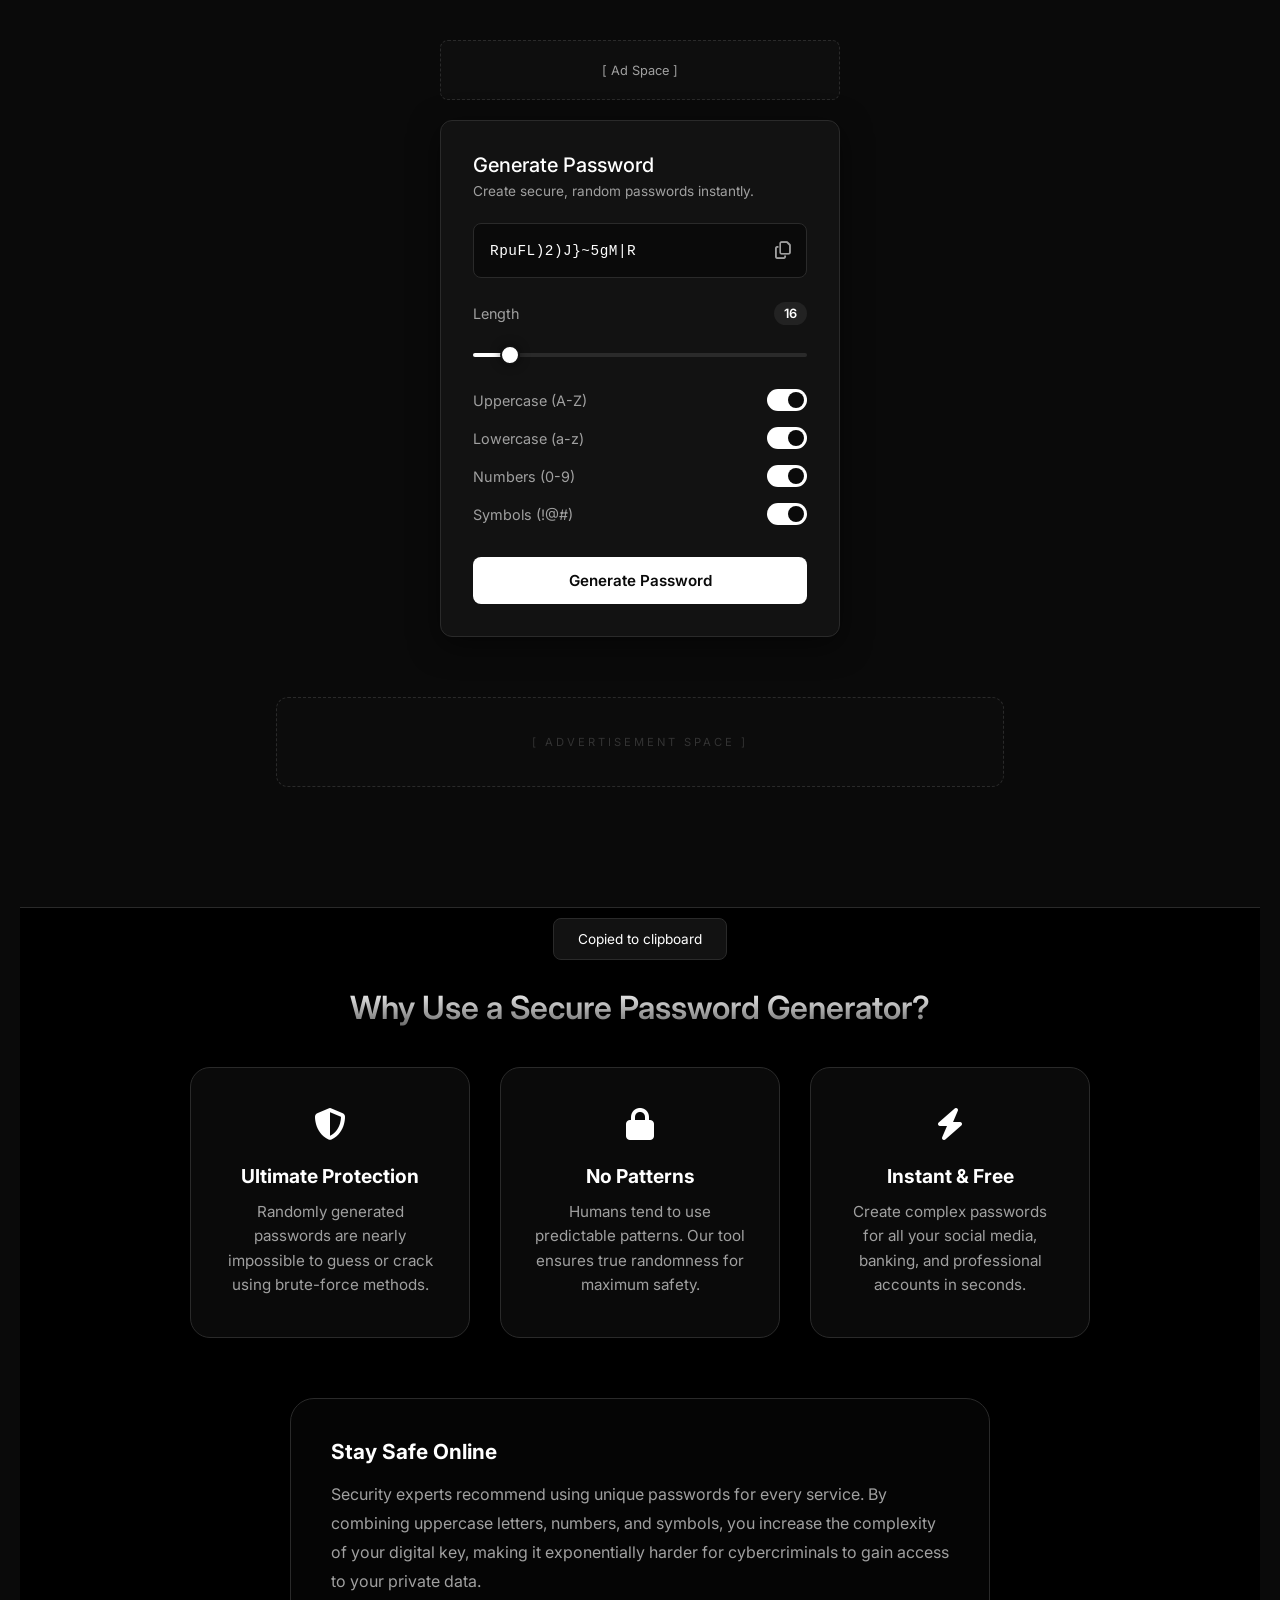
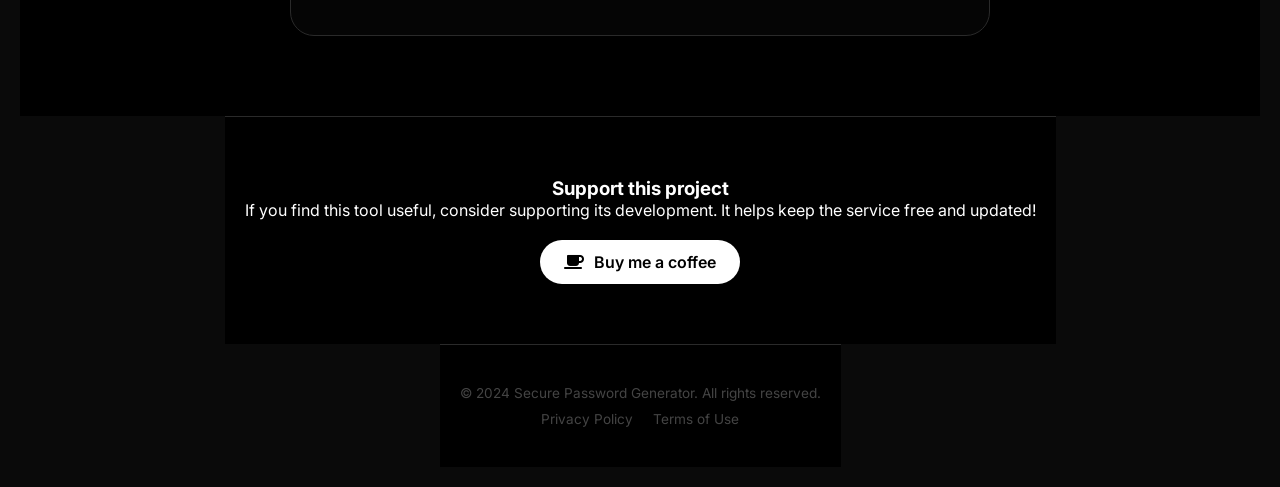
==== index.html @ 7e09cd82 "Add files via upload" ====
<!DOCTYPE html>
<html lang="en">

<head>
    <meta charset="UTF-8">
    <meta name="viewport" content="width=device-width, initial-scale=1.0">
    <title>Secure Password Generator | Create Strong Random Passwords</title>
    <meta name="description"
        content="Generate secure, random, and strong passwords instantly with our Minimal Password Generator. Protect your accounts with customizable length and characters.">
    <meta name="keywords"
        content="password generator, secure passwords, random password tool, strong password creator, online security">
    <link rel="icon" type="image/png" href="https://i.postimg.cc/0N04779B/logo.png">
    <link rel="stylesheet" href="style.css">
    <link href="https://fonts.googleapis.com/css2?family=Inter:wght@300;400;500;600&display=swap" rel="stylesheet">
    <link rel="stylesheet" href="https://cdnjs.cloudflare.com/ajax/libs/font-awesome/6.4.0/css/all.min.css">
</head>

<body>
    <div class="ad-space">
        <span>[ Ad Space ]</span>
    </div>

    <main class="container">
        <header>
            <h1>Generate Password</h1>
            <p>Create secure, random passwords instantly.</p>
        </header>

        <div class="result-box">
            <span id="result">Click generate</span>
            <button id="clipboard" title="Copy to clipboard" class="icon-btn">
                <i class="far fa-copy"></i>
            </button>
        </div>

        <div class="controls">
            <div class="length-control">
                <div class="length-header">
                    <label>Length</label>
                    <span id="length-val" class="value-badge">16</span>
                </div>
                <input type="range" id="length" min="8" max="100" value="16">
            </div>

            <div class="options">
                <label class="toggle-row">
                    <span>Uppercase (A-Z)</span>
                    <input type="checkbox" id="uppercase" checked>
                    <div class="toggle-bg"></div>
                </label>
                <label class="toggle-row">
                    <span>Lowercase (a-z)</span>
                    <input type="checkbox" id="lowercase" checked>
                    <div class="toggle-bg"></div>
                </label>
                <label class="toggle-row">
                    <span>Numbers (0-9)</span>
                    <input type="checkbox" id="numbers" checked>
                    <div class="toggle-bg"></div>
                </label>
                <label class="toggle-row">
                    <span>Symbols (!@#)</span>
                    <input type="checkbox" id="symbols" checked>
                    <div class="toggle-bg"></div>
                </label>
            </div>
        </div>

        <button id="generate" class="generate-btn">Generate Password</button>
    </main>

    <div class="ad-space main-ad">
        <span>[ Advertisement Space ]</span>
    </div>

    <section class="info-section">
        <div class="content-wrapper">
            <h2>Why Use a Secure Password Generator?</h2>
            <div class="info-grid">
                <div class="info-card">
                    <i class="fas fa-shield-alt"></i>
                    <h3>Ultimate Protection</h3>
                    <p>Randomly generated passwords are nearly impossible to guess or crack using brute-force methods.
                    </p>
                </div>
                <div class="info-card">
                    <i class="fas fa-lock"></i>
                    <h3>No Patterns</h3>
                    <p>Humans tend to use predictable patterns. Our tool ensures true randomness for maximum safety.</p>
                </div>
                <div class="info-card">
                    <i class="fas fa-bolt"></i>
                    <h3>Instant & Free</h3>
                    <p>Create complex passwords for all your social media, banking, and professional accounts in
                        seconds.</p>
                </div>
            </div>

            <div class="seo-text">
                <h3>Stay Safe Online</h3>
                <p>Security experts recommend using unique passwords for every service. By combining uppercase letters,
                    numbers, and symbols, you increase the complexity of your digital key, making it exponentially
                    harder for cybercriminals to gain access to your private data.</p>
            </div>
        </div>
    </section>

    <section class="support-section">
        <div class="content-wrapper">
            <h3>Support this project</h3>
            <p>If you find this tool useful, consider supporting its development. It helps keep the service free and
                updated!</p>
            <a href="#" class="support-btn"><i class="fas fa-coffee"></i> Buy me a coffee</a>
        </div>
    </section>

    <footer>
        <div class="content-wrapper">
            <p>&copy; 2024 Secure Password Generator. All rights reserved.</p>
            <div class="footer-links">
                <a href="privacy.html">Privacy Policy</a>
                <a href="terms.html">Terms of Use</a>
            </div>
        </div>
    </footer>

    <div id="toast" class="toast">Copied to clipboard</div>
    <script src="script.js"></script>
</body>

</html>
---- style.css ----
:root {
    --bg: #0a0a0a;
    --surface: #121212;
    --surface-hover: #1e1e1e;
    --border: #2a2a2a;
    --text-primary: #ffffff;
    --text-secondary: #a0a0a0;
    --accent: #ffffff;
    --accent-bg: #222222;
}

* {
    box-sizing: border-box;
    margin: 0;
    padding: 0;
    font-family: 'Inter', sans-serif;
}

body {
    background-color: var(--bg);
    color: var(--text-primary);
    display: flex;
    flex-direction: column;
    align-items: center;
    justify-content: center;
    min-height: 100vh;
    padding: 20px;
}

.ad-space {
    width: 100%;
    max-width: 400px;
    height: 60px;
    border: 1px dashed var(--border);
    display: flex;
    align-items: center;
    justify-content: center;
    color: var(--text-secondary);
    font-size: 0.8rem;
    margin: 20px 0;
    border-radius: 8px;
    background: rgba(255, 255, 255, 0.02);
}

.container {
    width: 100%;
    max-width: 400px;
    background: var(--surface);
    border: 1px solid var(--border);
    border-radius: 12px;
    padding: 32px;
    box-shadow: 0 8px 30px rgba(0, 0, 0, 0.5);
    z-index: 10;
}

header {
    margin-bottom: 24px;
}

h1 {
    font-size: 1.25rem;
    font-weight: 500;
    margin-bottom: 6px;
    color: var(--text-primary);
}

header p {
    color: var(--text-secondary);
    font-size: 0.85rem;
}

.result-box {
    background: var(--bg);
    border: 1px solid var(--border);
    border-radius: 8px;
    padding: 16px;
    display: flex;
    align-items: center;
    justify-content: space-between;
    margin-bottom: 24px;
}

#result {
    font-family: monospace;
    font-size: 0.9rem;
    letter-spacing: 0.5px;
    color: var(--text-primary);
    word-break: break-all;
    width: 85%;
}

.icon-btn {
    background: none;
    border: none;
    color: var(--text-secondary);
    cursor: pointer;
    font-size: 1.1rem;
    transition: color 0.2s;
}

.icon-btn:hover {
    color: var(--text-primary);
}

.length-control {
    margin-bottom: 28px;
}

.length-header {
    display: flex;
    justify-content: space-between;
    align-items: center;
    margin-bottom: 16px;
}

.length-header label {
    font-size: 0.9rem;
    color: var(--text-secondary);
}

.value-badge {
    background: var(--accent-bg);
    padding: 4px 10px;
    border-radius: 20px;
    font-size: 0.8rem;
    font-weight: 600;
    color: var(--text-primary);
}

/* Custom Minimal Slider */
input[type="range"] {
    -webkit-appearance: none;
    appearance: none;
    width: 100%;
    height: 4px;
    background: var(--border);
    border-radius: 2px;
    outline: none;
    cursor: grab;
}

input[type="range"]:active {
    cursor: grabbing;
}

input[type="range"]::-webkit-slider-thumb {
    -webkit-appearance: none;
    width: 20px;
    height: 20px;
    border-radius: 50%;
    background: var(--accent);
    cursor: grab;
    box-shadow: 0 0 10px rgba(0, 0, 0, 0.5);
    transition: transform 0.1s;
    border: 2px solid var(--surface);
}

input[type="range"]:active::-webkit-slider-thumb {
    transform: scale(1.15);
}

/* Custom Toggles instead of checkboxes */
.options {
    display: flex;
    flex-direction: column;
    gap: 16px;
    margin-bottom: 32px;
}

.toggle-row {
    display: flex;
    justify-content: space-between;
    align-items: center;
    cursor: pointer;
    font-size: 0.9rem;
    color: var(--text-secondary);
    user-select: none;
}

.toggle-row:hover {
    color: var(--text-primary);
}

.toggle-row input {
    display: none;
}

.toggle-bg {
    width: 40px;
    height: 22px;
    background: var(--border);
    border-radius: 20px;
    position: relative;
    transition: background 0.3s;
}

.toggle-bg::after {
    content: '';
    position: absolute;
    top: 3px;
    left: 3px;
    width: 16px;
    height: 16px;
    background: var(--text-secondary);
    border-radius: 50%;
    transition: transform 0.3s cubic-bezier(0.4, 0.0, 0.2, 1), background 0.3s;
}

.toggle-row input:checked+.toggle-bg {
    background: var(--text-primary);
}

.toggle-row input:checked+.toggle-bg::after {
    transform: translateX(18px);
    background: var(--bg);
}

.generate-btn {
    width: 100%;
    padding: 14px;
    background: var(--text-primary);
    color: var(--bg);
    border: none;
    border-radius: 8px;
    font-size: 0.95rem;
    font-weight: 600;
    cursor: pointer;
    transition: opacity 0.2s, transform 0.1s;
}

.generate-btn:hover {
    opacity: 0.9;
}

.generate-btn:active {
    transform: scale(0.98);
}


/* --- SEO Info Section Styling --- */
.info-section {
    width: 100%;
    padding: 80px 20px;
    background: #000000;
    margin-top: 60px;
    border-top: 1px solid var(--border);
}

.content-wrapper {
    max-width: 900px;
    margin: 0 auto;
    text-align: center;
}

.info-section h2 {
    font-size: 2rem;
    margin-bottom: 40px;
    background: linear-gradient(180deg, #ffffff 0%, #666666 100%);
    -webkit-background-clip: text;
    background-clip: text;
    -webkit-text-fill-color: transparent;
    font-weight: 600;
}

.info-grid {
    display: grid;
    grid-template-columns: repeat(auto-fit, minmax(250px, 1fr));
    gap: 30px;
    margin-bottom: 60px;
}

.info-card {
    background: #0a0a0a;
    padding: 40px 30px;
    border-radius: 20px;
    border: 1px solid var(--border);
    transition: all 0.4s cubic-bezier(0.175, 0.885, 0.32, 1.275);
}

.info-card:hover {
    background: #111111;
    transform: translateY(-12px);
    border-color: rgba(255, 255, 255, 0.2);
    box-shadow: 0 20px 40px rgba(0, 0, 0, 0.6);
}

.info-card i {
    font-size: 2rem;
    color: #ffffff;
    margin-bottom: 24px;
    display: block;
}

.info-card h3 {
    font-size: 1.2rem;
    margin-bottom: 12px;
    color: #ffffff;
}

.info-card p {
    color: var(--text-secondary);
    line-height: 1.6;
    font-size: 0.95rem;
}

.seo-text {
    max-width: 700px;
    margin: 0 auto;
    padding: 40px;
    background: rgba(255, 255, 255, 0.02);
    border-radius: 24px;
    border: 1px solid var(--border);
    text-align: left;
}

.seo-text h3 {
    margin-bottom: 16px;
    color: #fff;
    font-size: 1.3rem;
}

.seo-text p {
    color: var(--text-secondary);
    line-height: 1.8;
}

/* --- Ad Space Premium Styling --- */
.ad-space.main-ad {
    margin: 60px auto;
    max-width: 728px;
    height: 90px;
    display: flex;
    align-items: center;
    justify-content: center;
    background: rgba(255, 255, 255, 0.01);
    border: 1px dashed var(--border);
    border-radius: 12px;
    color: #333;
    font-size: 0.7rem;
    letter-spacing: 3px;
    text-transform: uppercase;
}

.support-section {
    padding: 60px 20px;
    background: #000;
    border-top: 1px solid var(--border);
}

.support-btn {
    display: inline-flex;
    align-items: center;
    gap: 10px;
    background: #fff;
    color: #000;
    padding: 12px 24px;
    border-radius: 50px;
    text-decoration: none;
    font-weight: 600;
    margin-top: 20px;
    transition: transform 0.2s;
}

.support-btn:hover {
    transform: scale(1.05);
}

footer {
    padding: 40px 20px;
    background: #000;
    border-top: 1px solid var(--border);
    color: #444;
    font-size: 0.85rem;
}

.footer-links {
    margin-top: 10px;
    display: flex;
    justify-content: center;
    gap: 20px;
}

.footer-links a {
    color: #444;
    text-decoration: none;
    transition: color 0.2s;
}

.footer-links a:hover {
    color: #888;
}

.toast {
    position: fixed;
    bottom: -60px;
    left: 50%;
    transform: translateX(-50%);
    background: var(--surface);
    border: 1px solid var(--border);
    color: var(--text-primary);
    padding: 12px 24px;
    border-radius: 8px;
    font-size: 0.85rem;
    transition: bottom 0.3s cubic-bezier(0.175, 0.885, 0.32, 1.275);
    pointer-events: none;
    box-shadow: 0 4px 12px rgba(0, 0, 0, 0.5);
    z-index: 1000;
}

.toast.show {
    bottom: 30px;
}
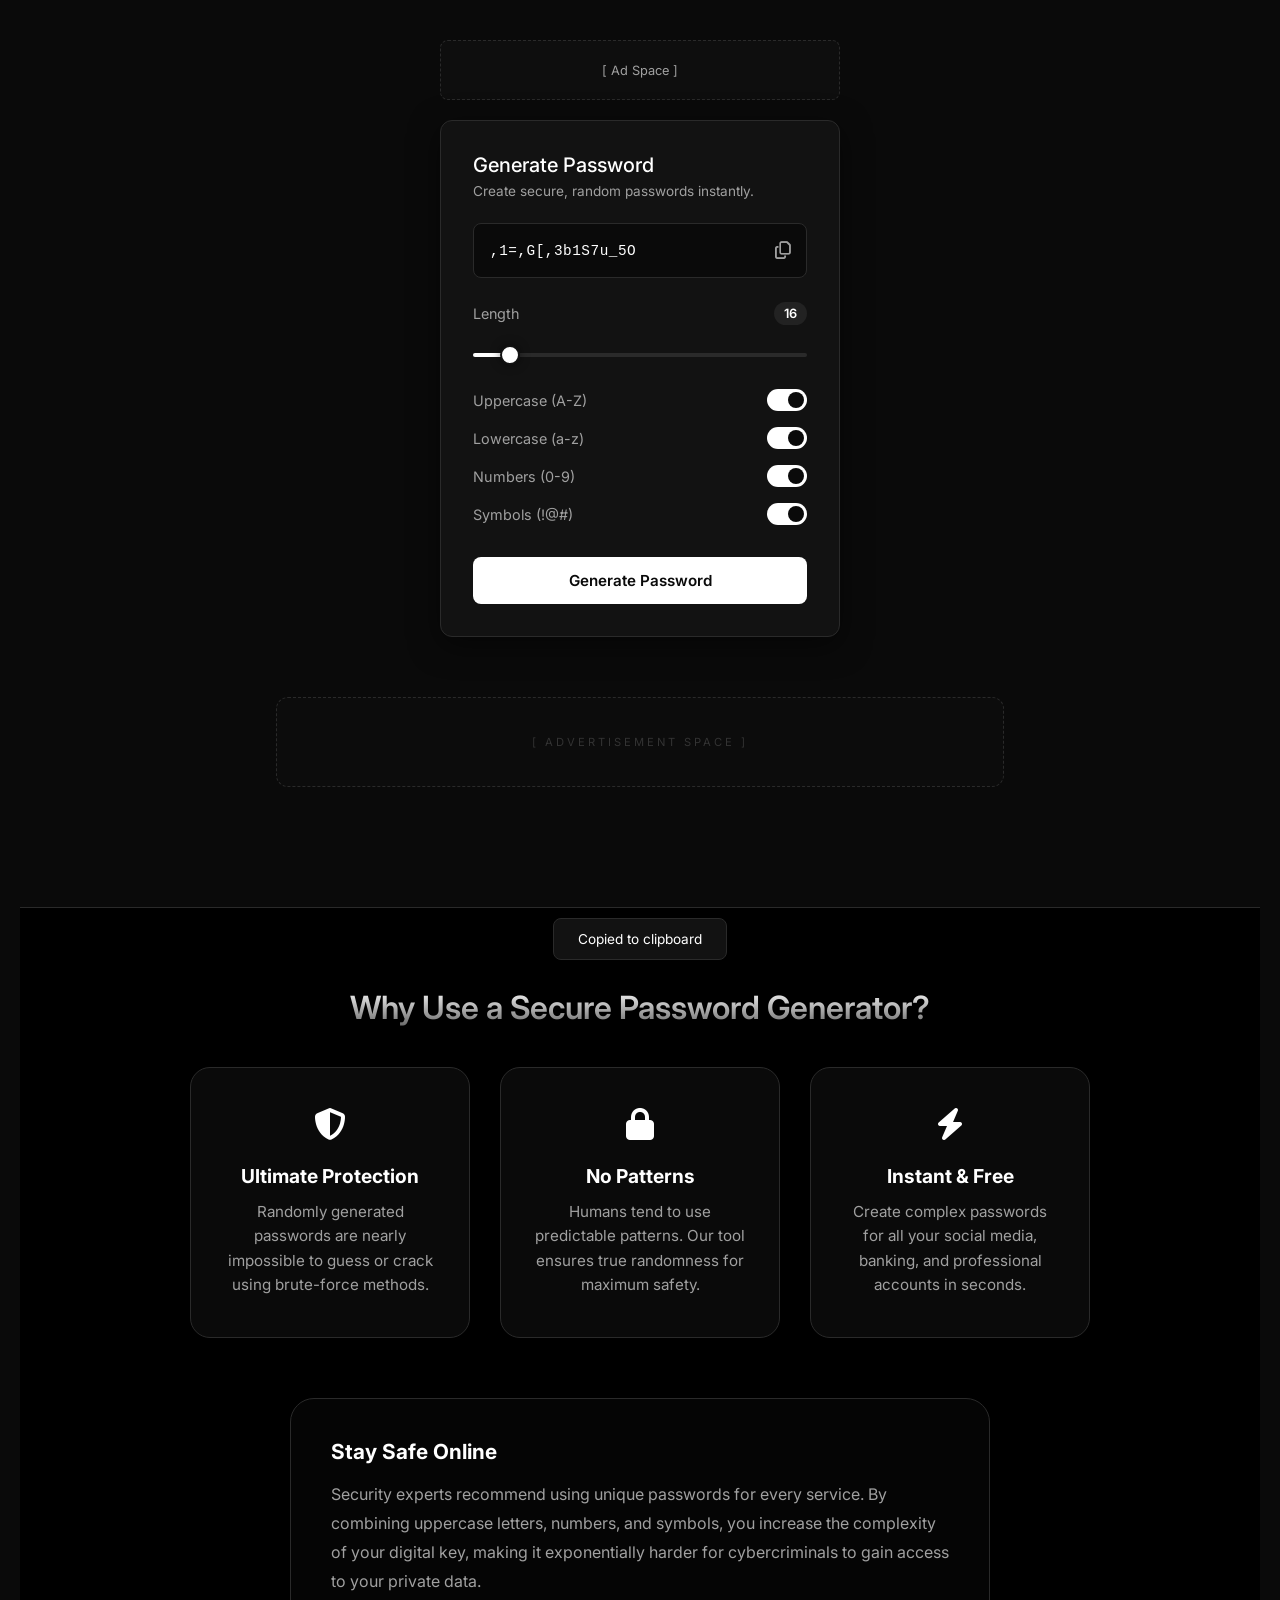
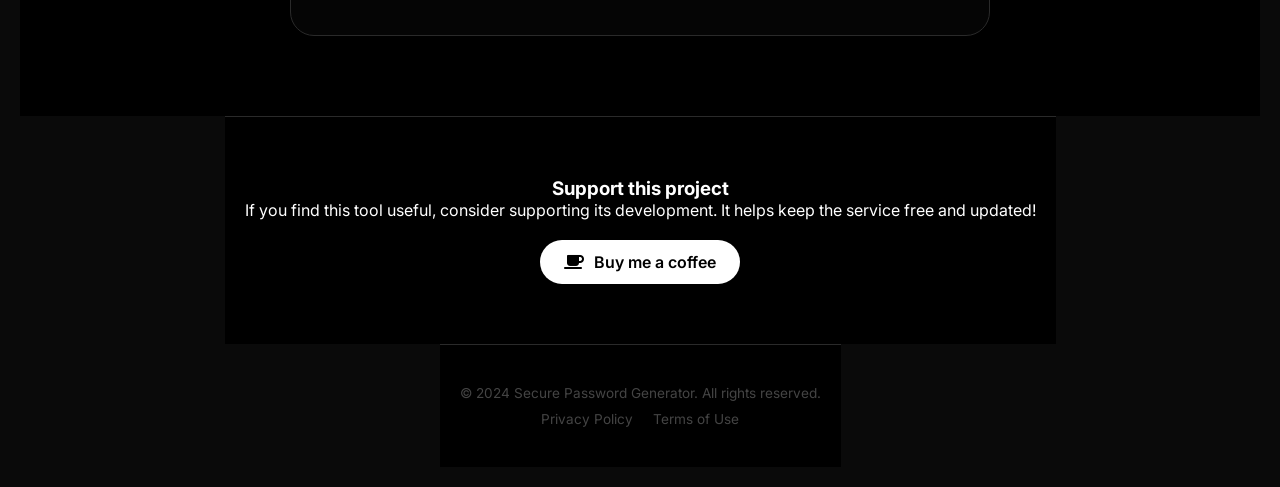
==== commit f6ba713e: "Add files via upload" ====
--- a/index.html
+++ b/index.html
@@ -13,6 +13,8 @@
     <link rel="stylesheet" href="style.css">
     <link href="https://fonts.googleapis.com/css2?family=Inter:wght@300;400;500;600&display=swap" rel="stylesheet">
     <link rel="stylesheet" href="https://cdnjs.cloudflare.com/ajax/libs/font-awesome/6.4.0/css/all.min.css">
+    <script async src="https://pagead2.googlesyndication.com/pagead/js/adsbygoogle.js?client=ca-pub-1122004080525217"
+        crossorigin="anonymous"></script>
 </head>
 
 <body>
@@ -110,7 +112,8 @@
             <h3>Support this project</h3>
             <p>If you find this tool useful, consider supporting its development. It helps keep the service free and
                 updated!</p>
-            <a href="#" class="support-btn"><i class="fas fa-coffee"></i> Buy me a coffee</a>
+            <a href="https://www.buymeacoffee.com/andriusjj-creat" target="_blank" class="support-btn"><i
+                    class="fas fa-coffee"></i> Buy me a coffee</a>
         </div>
     </section>
 
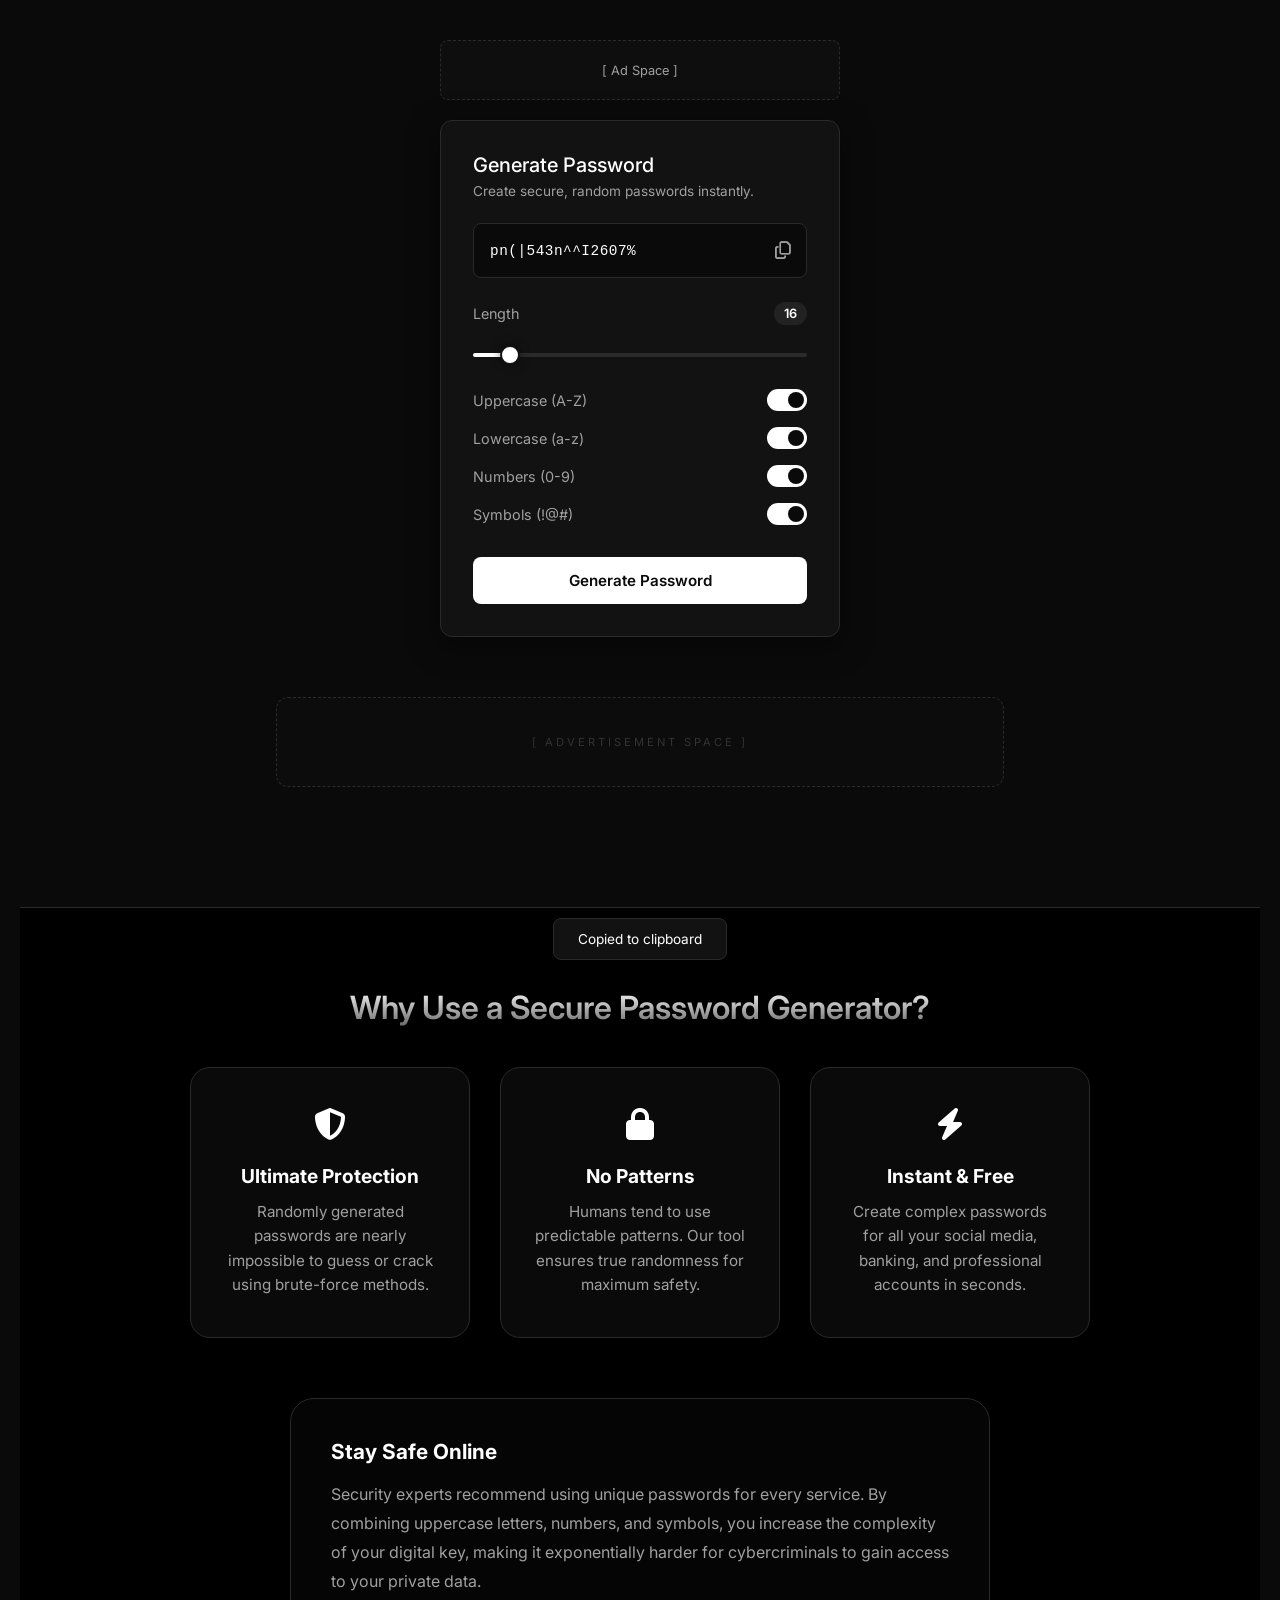
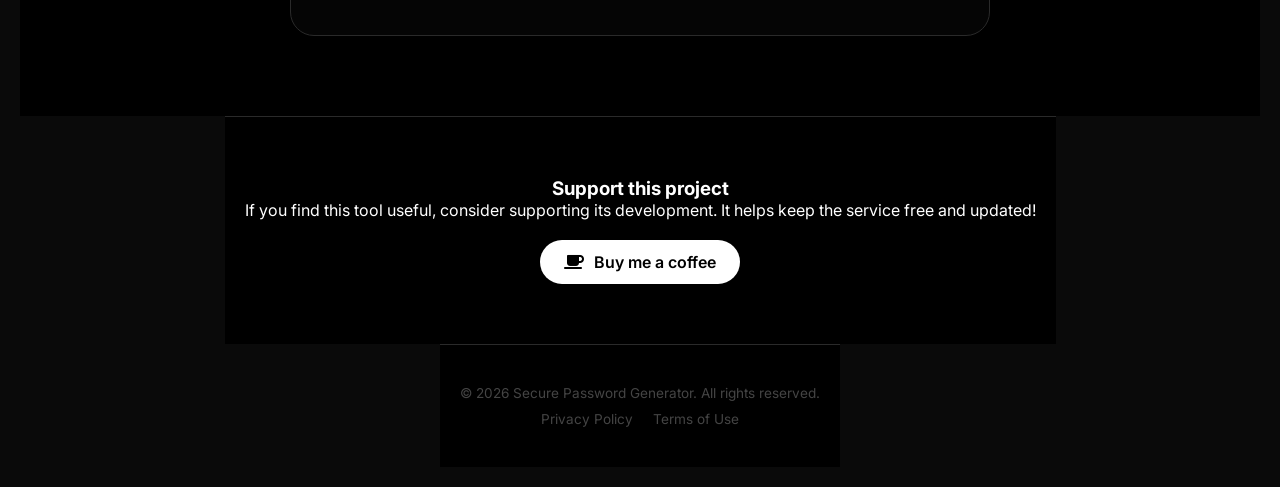
==== commit 949e68cc: "Add files via upload" ====
--- a/index.html
+++ b/index.html
@@ -119,7 +119,7 @@
 
     <footer>
         <div class="content-wrapper">
-            <p>&copy; 2024 Secure Password Generator. All rights reserved.</p>
+            <p>&copy; 2026 Secure Password Generator. All rights reserved.</p>
             <div class="footer-links">
                 <a href="privacy.html">Privacy Policy</a>
                 <a href="terms.html">Terms of Use</a>
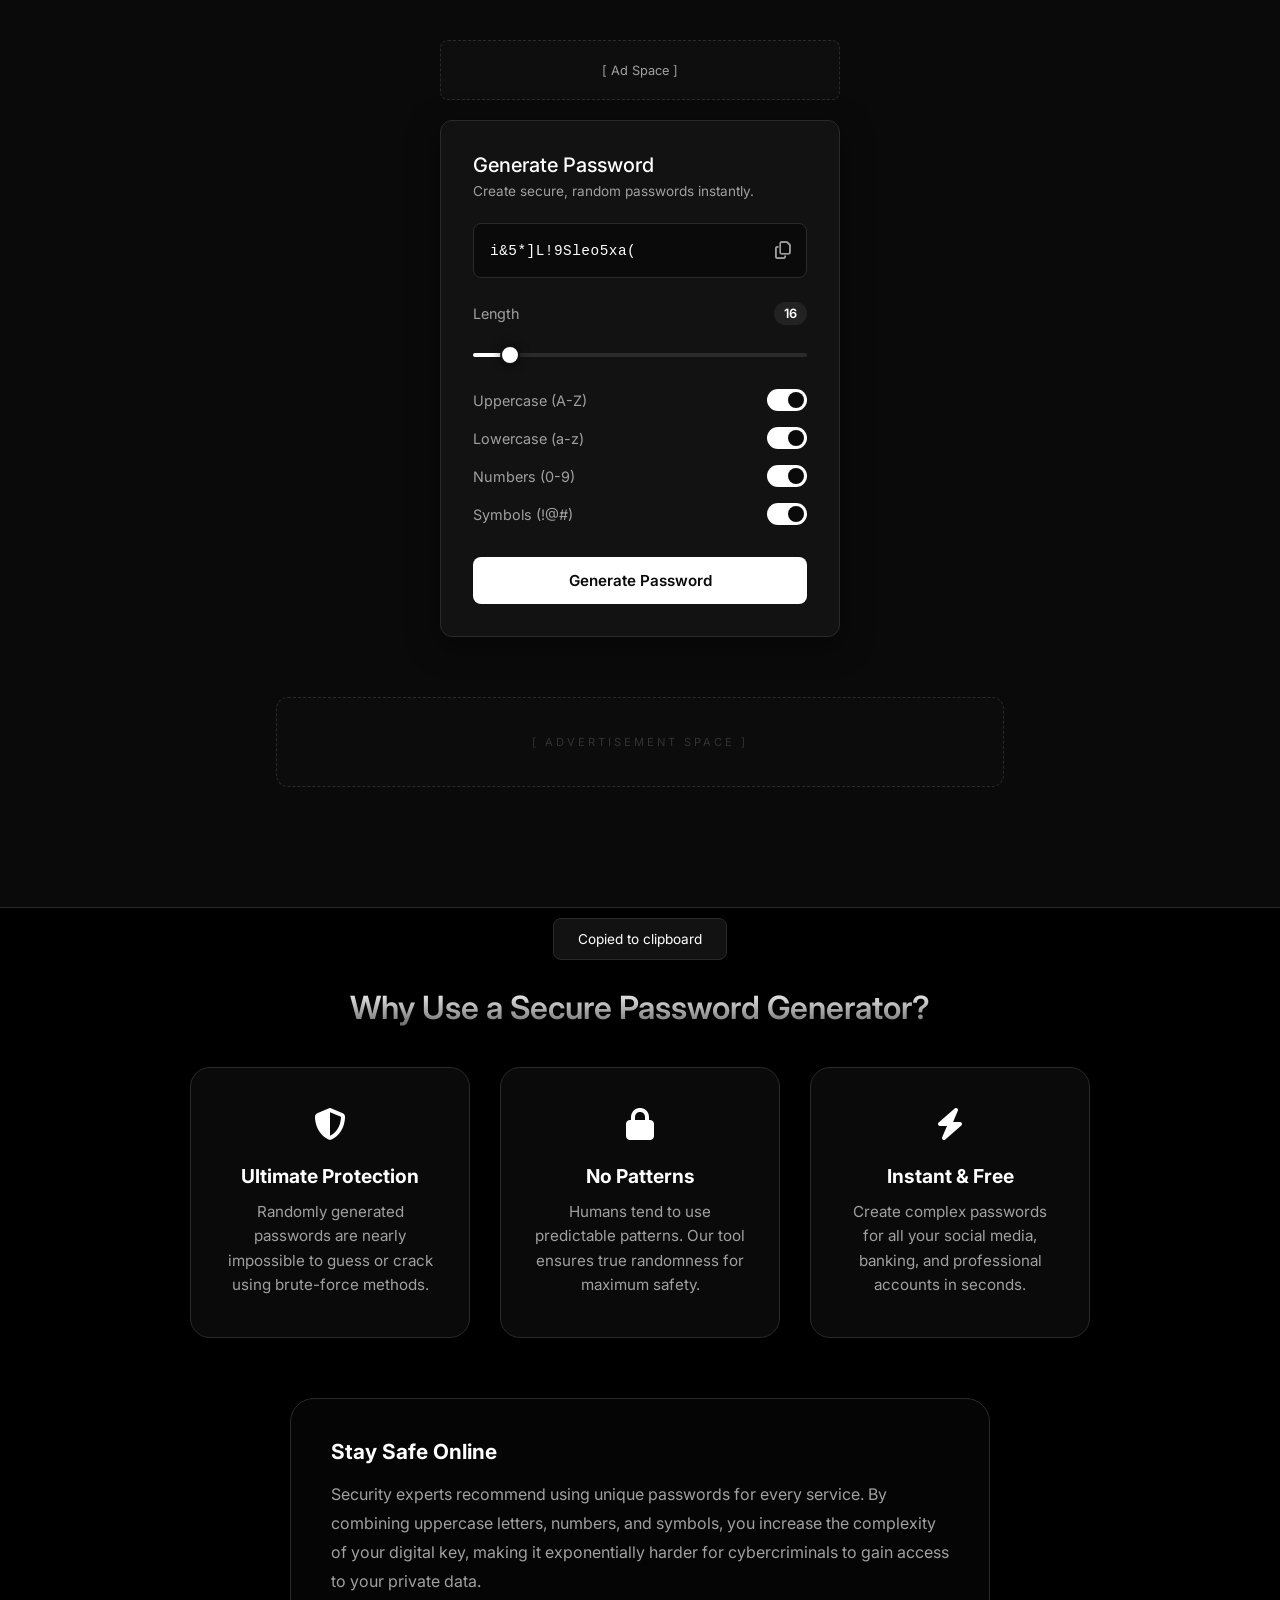
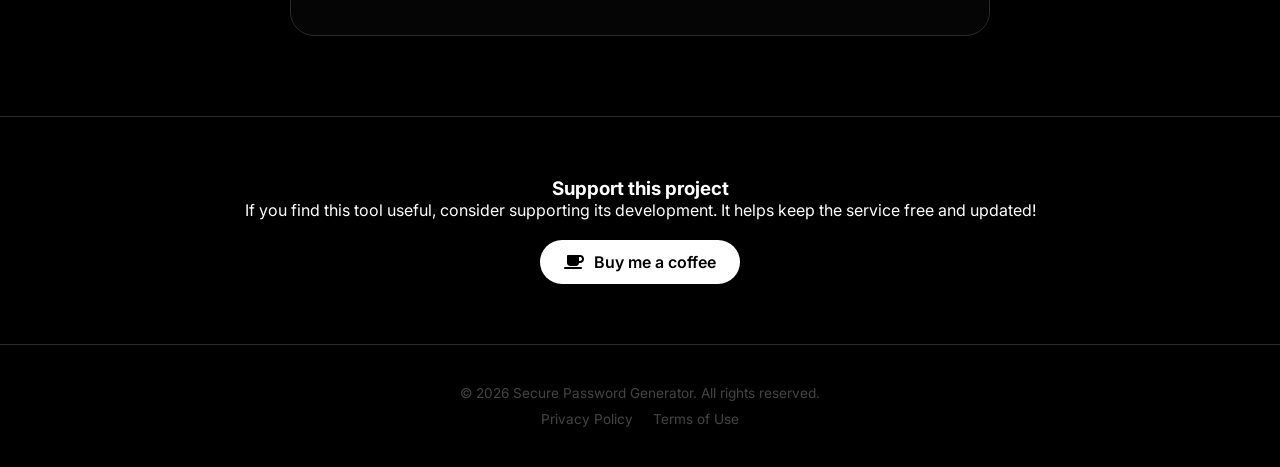
==== commit 1c0a1576: "Add files via upload" ====
--- a/index.html
+++ b/index.html
@@ -9,7 +9,7 @@
         content="Generate secure, random, and strong passwords instantly with our Minimal Password Generator. Protect your accounts with customizable length and characters.">
     <meta name="keywords"
         content="password generator, secure passwords, random password tool, strong password creator, online security">
-    <link rel="icon" type="image/png" href="https://i.postimg.cc/0N04779B/logo.png">
+    <link rel="icon" type="image/png" href="image_1_1772318664140-removebg-preview.png?v=2">
     <link rel="stylesheet" href="style.css">
     <link href="https://fonts.googleapis.com/css2?family=Inter:wght@300;400;500;600&display=swap" rel="stylesheet">
     <link rel="stylesheet" href="https://cdnjs.cloudflare.com/ajax/libs/font-awesome/6.4.0/css/all.min.css">
--- a/style.css
+++ b/style.css
@@ -22,13 +22,13 @@
     display: flex;
     flex-direction: column;
     align-items: center;
-    justify-content: center;
     min-height: 100vh;
-    padding: 20px;
+    padding: 0;
+    overflow-x: hidden;
 }
 
 .ad-space {
-    width: 100%;
+    width: 90%;
     max-width: 400px;
     height: 60px;
     border: 1px dashed var(--border);
@@ -37,13 +37,13 @@
     justify-content: center;
     color: var(--text-secondary);
     font-size: 0.8rem;
-    margin: 20px 0;
+    margin: 40px 0 20px 0;
     border-radius: 8px;
     background: rgba(255, 255, 255, 0.02);
 }
 
 .container {
-    width: 100%;
+    width: 90%;
     max-width: 400px;
     background: var(--surface);
     border: 1px solid var(--border);
@@ -326,6 +326,7 @@
 
 /* --- Ad Space Premium Styling --- */
 .ad-space.main-ad {
+    width: 90%;
     margin: 60px auto;
     max-width: 728px;
     height: 90px;
@@ -342,6 +343,7 @@
 }
 
 .support-section {
+    width: 100%;
     padding: 60px 20px;
     background: #000;
     border-top: 1px solid var(--border);
@@ -366,6 +368,7 @@
 }
 
 footer {
+    width: 100%;
     padding: 40px 20px;
     background: #000;
     border-top: 1px solid var(--border);
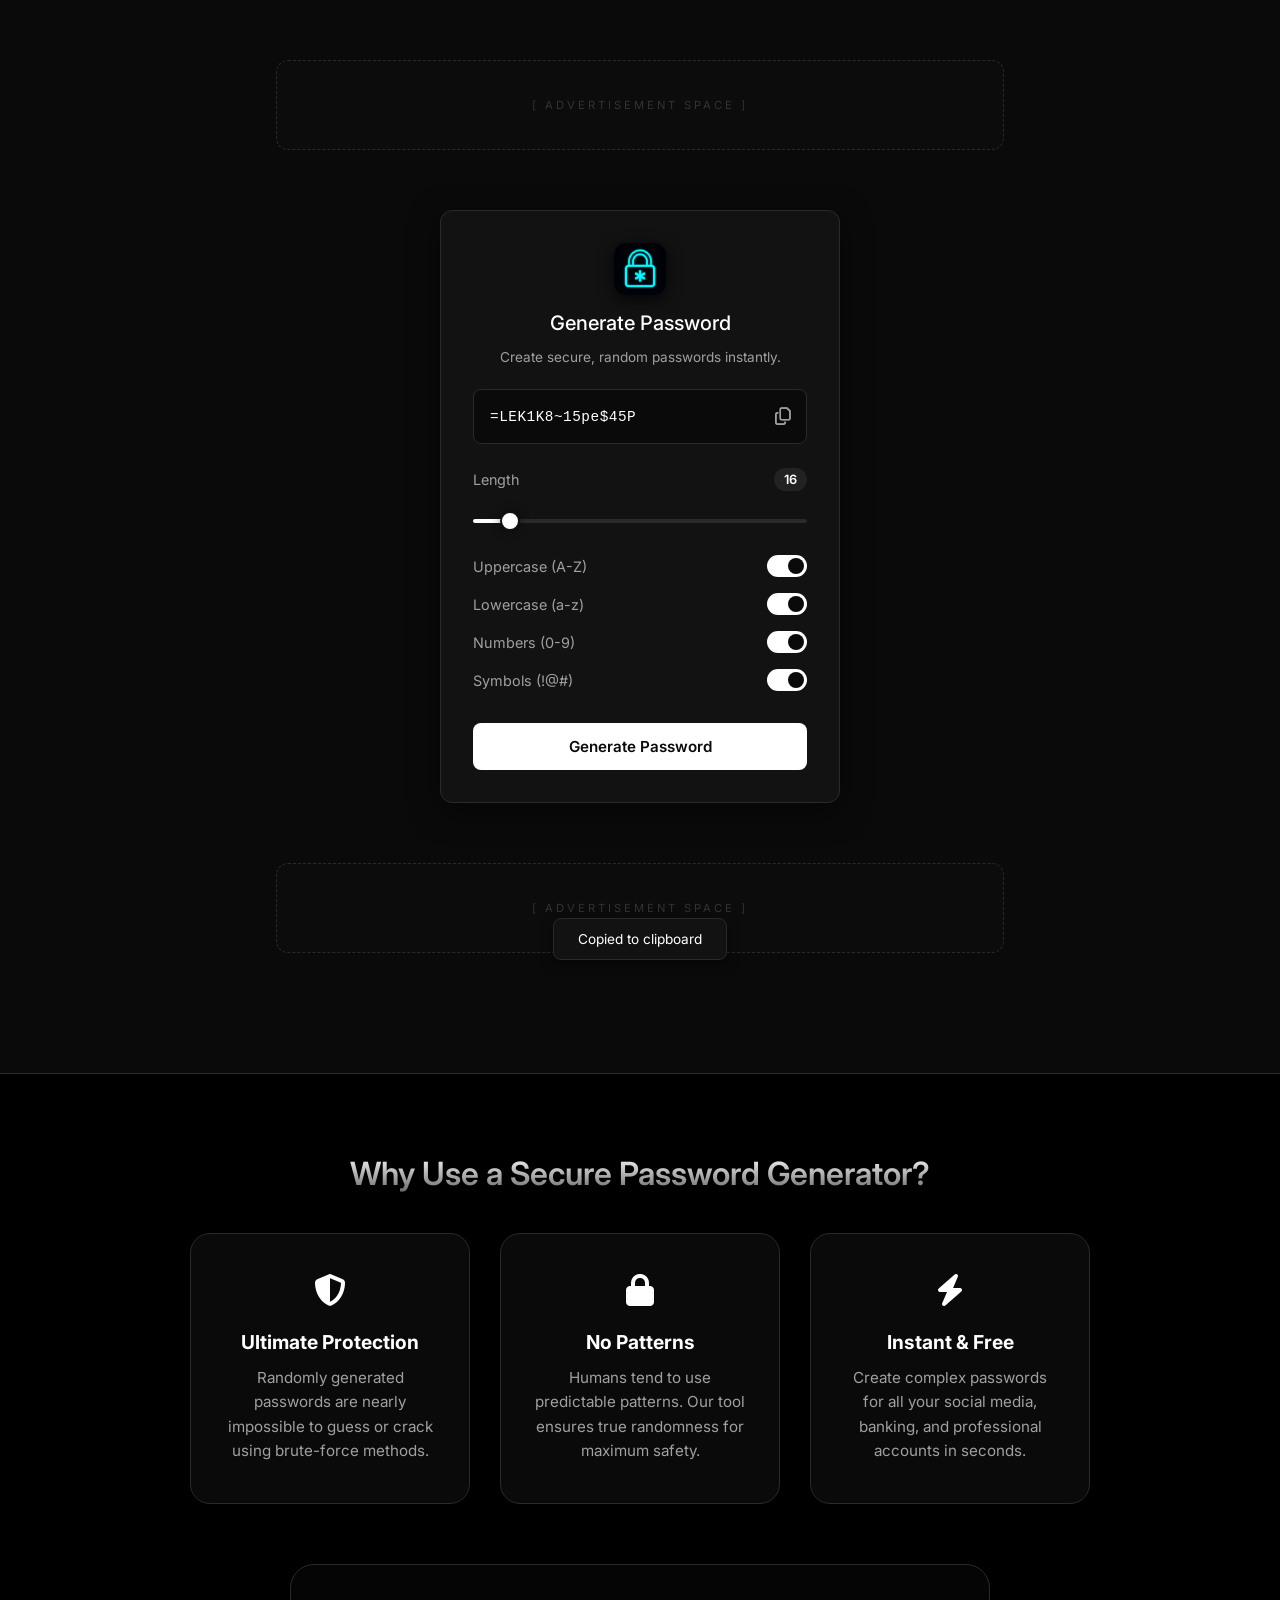
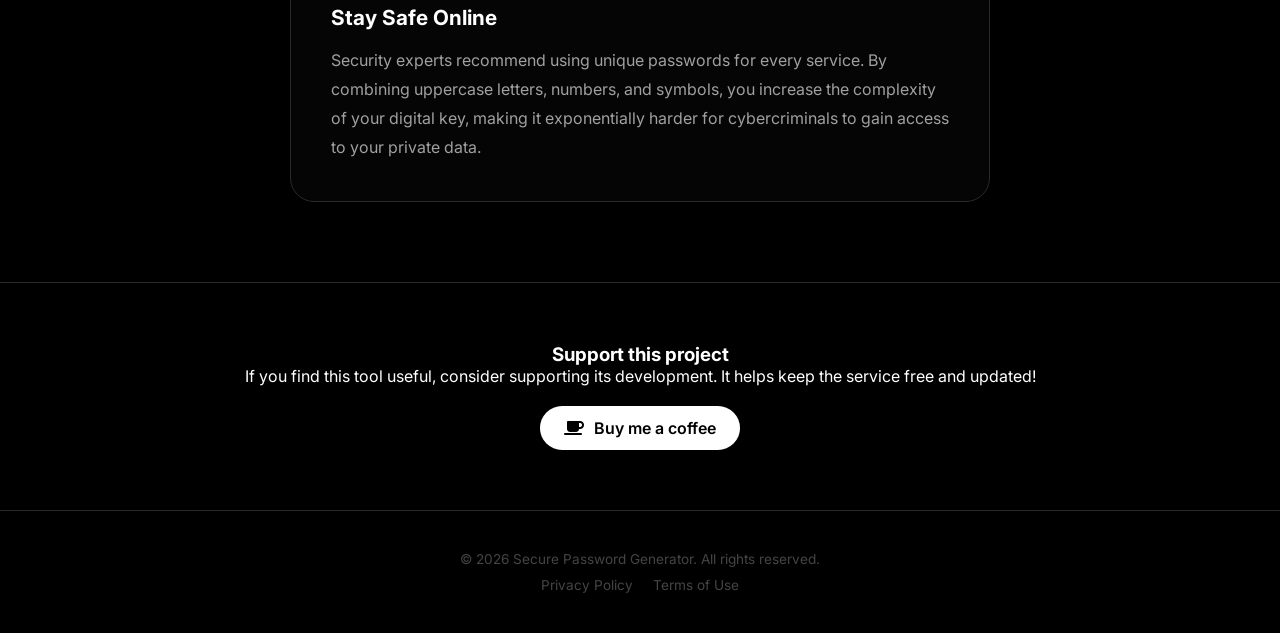
==== commit df71d16b: "Add files via upload" ====
--- a/index.html
+++ b/index.html
@@ -9,7 +9,7 @@
         content="Generate secure, random, and strong passwords instantly with our Minimal Password Generator. Protect your accounts with customizable length and characters.">
     <meta name="keywords"
         content="password generator, secure passwords, random password tool, strong password creator, online security">
-    <link rel="icon" type="image/png" href="image_1_1772318664140-removebg-preview.png?v=2">
+    <link rel="icon" type="image/png" href="favicon.png?v=4">
     <link rel="stylesheet" href="style.css">
     <link href="https://fonts.googleapis.com/css2?family=Inter:wght@300;400;500;600&display=swap" rel="stylesheet">
     <link rel="stylesheet" href="https://cdnjs.cloudflare.com/ajax/libs/font-awesome/6.4.0/css/all.min.css">
@@ -18,14 +18,16 @@
 </head>
 
 <body>
-    <div class="ad-space">
-        <span>[ Ad Space ]</span>
+    <div class="ad-space main-ad">
+        <span>[ Advertisement Space ]</span>
     </div>
 
     <main class="container">
-        <header>
-            <h1>Generate Password</h1>
-            <p>Create secure, random passwords instantly.</p>
+        <header style="display: flex; flex-direction: column; align-items: center; justify-content: center; gap: 8px;">
+            <img src="favicon.png" alt="Lock Icon"
+                style="width: 52px; height: 52px; border-radius: 12px; margin-bottom: 8px; box-shadow: 0 4px 16px rgba(0,0,0,0.8);">
+            <h1 style="text-align: center;">Generate Password</h1>
+            <p style="text-align: center;">Create secure, random passwords instantly.</p>
         </header>
 
         <div class="result-box">
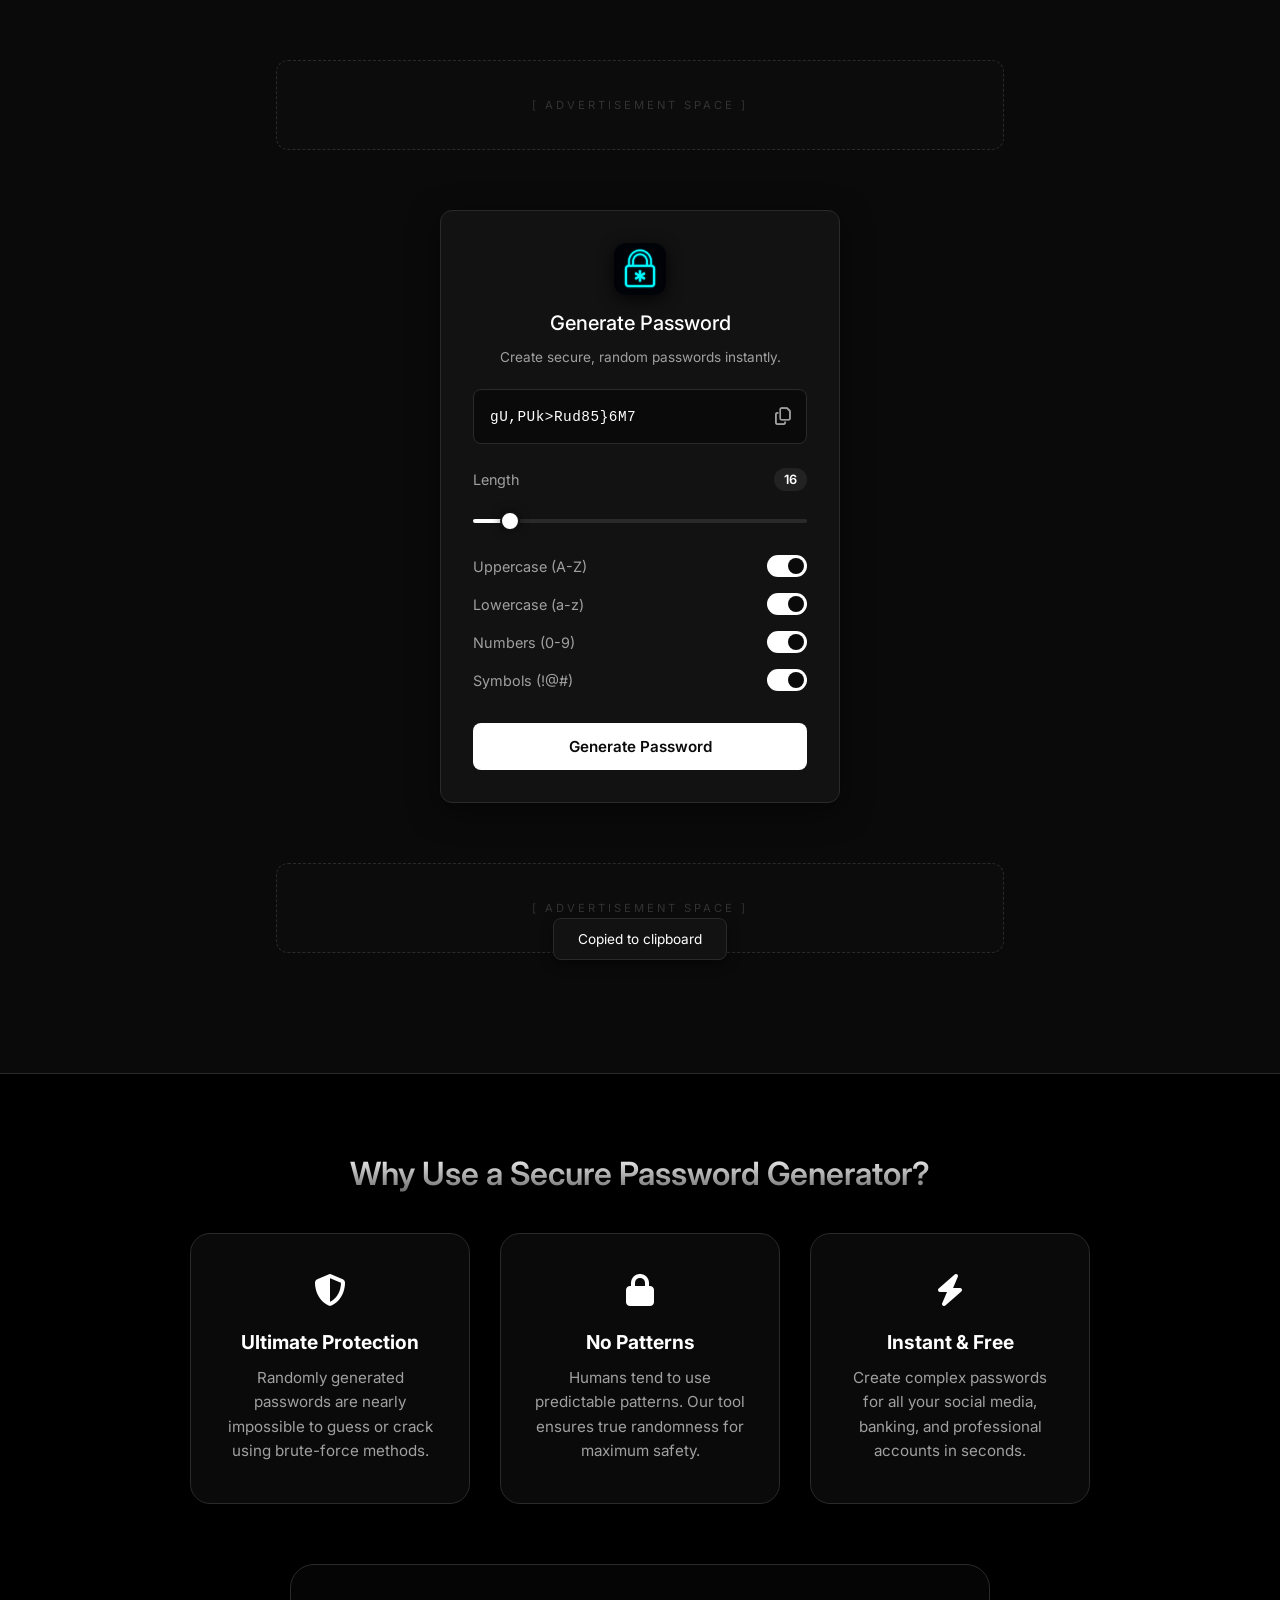
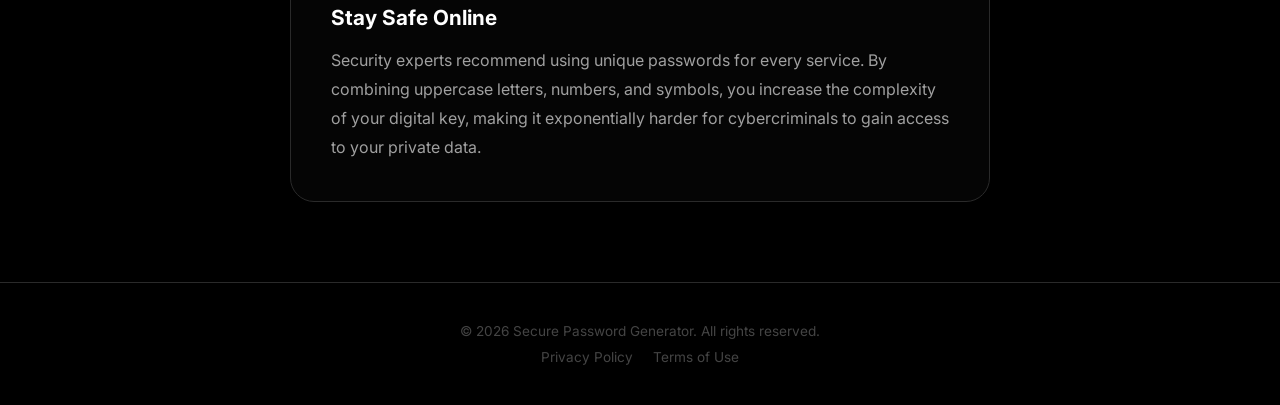
==== commit d6ddef6a: "Add files via upload" ====
--- a/index.html
+++ b/index.html
@@ -109,16 +109,6 @@
         </div>
     </section>
 
-    <section class="support-section">
-        <div class="content-wrapper">
-            <h3>Support this project</h3>
-            <p>If you find this tool useful, consider supporting its development. It helps keep the service free and
-                updated!</p>
-            <a href="https://www.buymeacoffee.com/andriusjj-creat" target="_blank" class="support-btn"><i
-                    class="fas fa-coffee"></i> Buy me a coffee</a>
-        </div>
-    </section>
-
     <footer>
         <div class="content-wrapper">
             <p>&copy; 2026 Secure Password Generator. All rights reserved.</p>
--- a/style.css
+++ b/style.css
@@ -342,31 +342,6 @@
     text-transform: uppercase;
 }
 
-.support-section {
-    width: 100%;
-    padding: 60px 20px;
-    background: #000;
-    border-top: 1px solid var(--border);
-}
-
-.support-btn {
-    display: inline-flex;
-    align-items: center;
-    gap: 10px;
-    background: #fff;
-    color: #000;
-    padding: 12px 24px;
-    border-radius: 50px;
-    text-decoration: none;
-    font-weight: 600;
-    margin-top: 20px;
-    transition: transform 0.2s;
-}
-
-.support-btn:hover {
-    transform: scale(1.05);
-}
-
 footer {
     width: 100%;
     padding: 40px 20px;
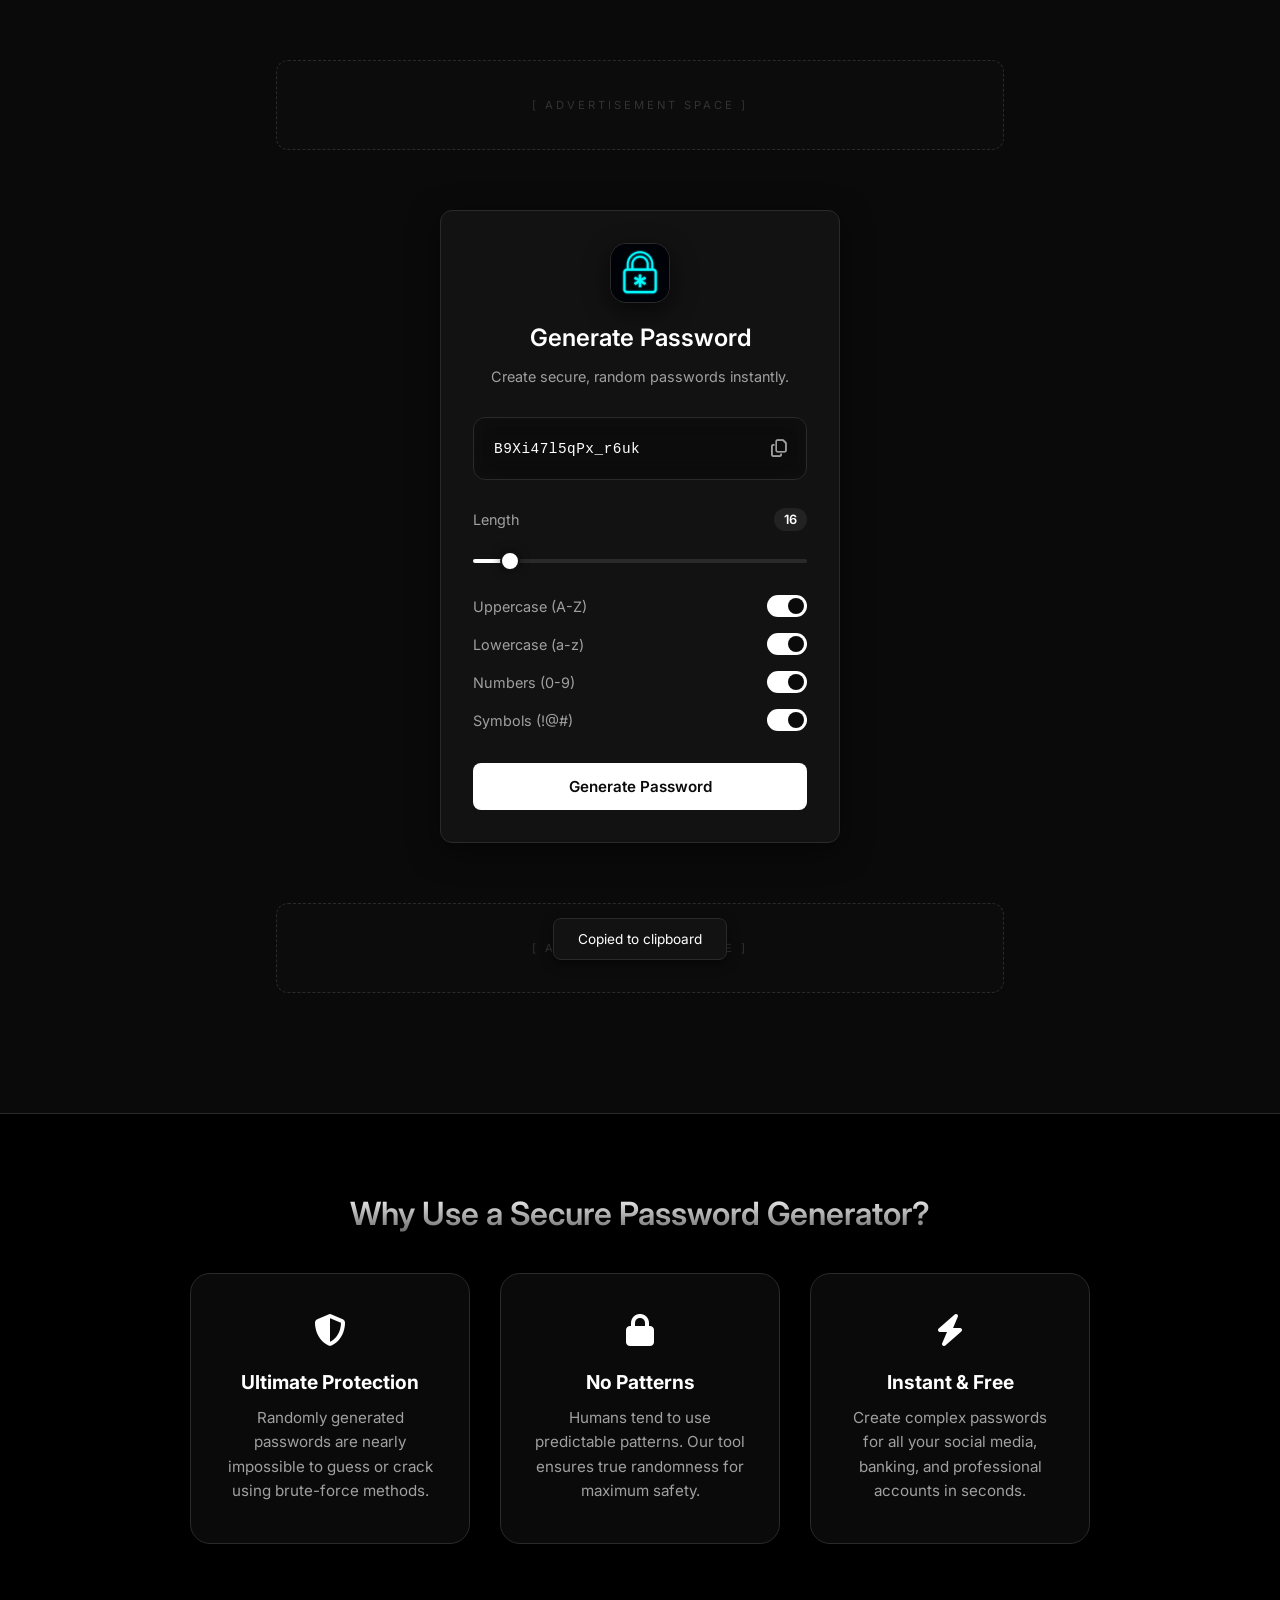
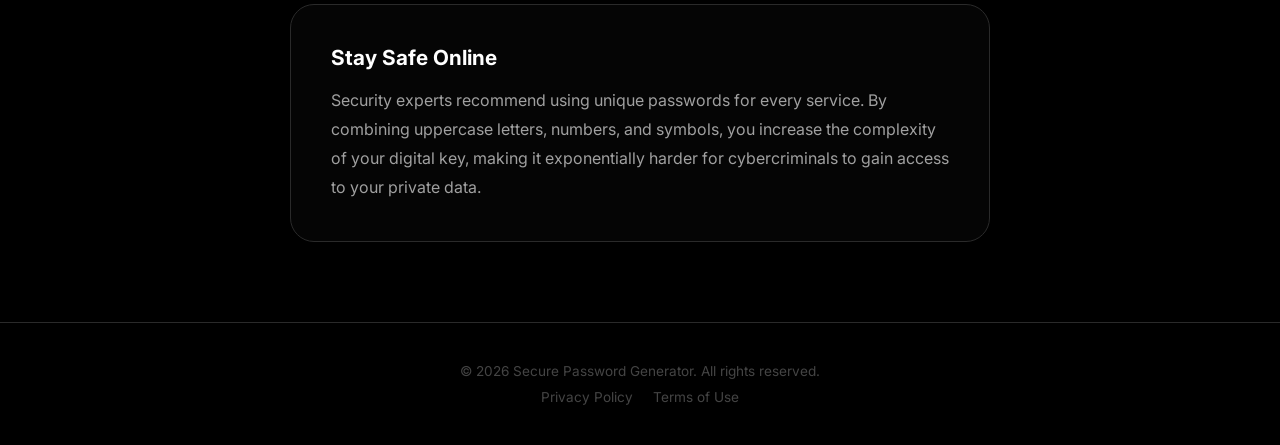
==== commit 992a76b3: "Add files via upload" ====
--- a/index.html
+++ b/index.html
@@ -23,12 +23,12 @@
     </div>
 
     <main class="container">
-        <header style="display: flex; flex-direction: column; align-items: center; justify-content: center; gap: 8px;">
-            <img src="favicon.png" alt="Lock Icon"
-                style="width: 52px; height: 52px; border-radius: 12px; margin-bottom: 8px; box-shadow: 0 4px 16px rgba(0,0,0,0.8);">
-            <h1 style="text-align: center;">Generate Password</h1>
-            <p style="text-align: center;">Create secure, random passwords instantly.</p>
+        <header class="main-header">
+            <img src="favicon.png" alt="Lock Icon" class="logo-img">
+            <h1>Generate Password</h1>
+            <p>Create secure, random passwords instantly.</p>
         </header>
+
 
         <div class="result-box">
             <span id="result">Click generate</span>
--- a/style.css
+++ b/style.css
@@ -53,32 +53,52 @@
     z-index: 10;
 }
 
-header {
-    margin-bottom: 24px;
+.main-header {
+    display: flex;
+    flex-direction: column;
+    align-items: center;
+    justify-content: center;
+    gap: 8px;
+    margin-bottom: 32px;
+}
+
+.logo-img {
+    width: 60px;
+    height: 60px;
+    border-radius: 16px;
+    margin-bottom: 12px;
+    box-shadow: 0 8px 24px rgba(0, 0, 0, 0.6);
+    border: 1px solid rgba(255, 255, 255, 0.1);
 }
 
 h1 {
-    font-size: 1.25rem;
-    font-weight: 500;
-    margin-bottom: 6px;
-    color: var(--text-primary);
-}
-
-header p {
-    color: var(--text-secondary);
-    font-size: 0.85rem;
-}
+    font-size: 1.5rem;
+    font-weight: 600;
+    margin-bottom: 8px;
+    color: var(--text-primary);
+    text-align: center;
+}
+
+.main-header p {
+    color: var(--text-secondary);
+    font-size: 0.9rem;
+    text-align: center;
+}
+
 
 .result-box {
-    background: var(--bg);
+    background: rgba(0, 0, 0, 0.3);
     border: 1px solid var(--border);
-    border-radius: 8px;
-    padding: 16px;
+    border-radius: 12px;
+    padding: 20px;
     display: flex;
     align-items: center;
     justify-content: space-between;
-    margin-bottom: 24px;
-}
+    margin-bottom: 28px;
+    backdrop-filter: blur(10px);
+    box-shadow: inset 0 0 20px rgba(255, 255, 255, 0.02);
+}
+
 
 #result {
     font-family: monospace;
@@ -324,6 +344,56 @@
     line-height: 1.8;
 }
 
+/* --- Policy Pages Styling (.page-content) --- */
+.page-content {
+    max-width: 800px;
+    width: 90%;
+    margin: 40px auto;
+    padding: 40px;
+    background: var(--surface);
+    border-radius: 16px;
+    border: 1px solid var(--border);
+    box-shadow: 0 10px 40px rgba(0, 0, 0, 0.4);
+}
+
+.page-content h1 {
+    font-size: 2.2rem;
+    margin-bottom: 24px;
+    background: linear-gradient(180deg, #ffffff 0%, #888888 100%);
+    -webkit-background-clip: text;
+    background-clip: text;
+    -webkit-text-fill-color: transparent;
+}
+
+.page-content h2 {
+    font-size: 1.5rem;
+    margin: 32px 0 16px;
+    color: var(--text-primary);
+}
+
+.page-content p {
+    color: var(--text-secondary);
+    line-height: 1.7;
+    margin-bottom: 20px;
+    font-size: 1rem;
+}
+
+.back-link {
+    display: inline-flex;
+    align-items: center;
+    gap: 8px;
+    margin-bottom: 32px;
+    color: var(--text-secondary);
+    text-decoration: none;
+    font-size: 0.9rem;
+    transition: color 0.2s;
+}
+
+.back-link:hover {
+    color: var(--text-primary);
+}
+
+
 /* --- Ad Space Premium Styling --- */
 .ad-space.main-ad {
     width: 90%;
@@ -387,4 +457,81 @@
 
 .toast.show {
     bottom: 30px;
+}
+
+/* --- Mobile Responsiveness --- */
+@media screen and (max-width: 600px) {
+    body {
+        padding: 20px 0;
+    }
+
+    .container {
+        padding: 24px 20px;
+        width: 92%;
+    }
+
+    h1 {
+        font-size: 1.5rem;
+    }
+
+    .info-section {
+        padding: 60px 20px;
+        margin-top: 40px;
+    }
+
+    .info-section h2 {
+        font-size: 1.8rem;
+        margin-bottom: 30px;
+    }
+
+    .info-card {
+        padding: 30px 20px;
+    }
+
+    .page-content {
+        padding: 30px 20px;
+        margin: 20px auto;
+    }
+
+    .page-content h1 {
+        font-size: 1.8rem;
+    }
+
+    .seo-text {
+        padding: 30px 20px;
+    }
+
+    .ad-space.main-ad {
+        height: auto;
+        min-height: 60px;
+        padding: 15px;
+        margin: 40px auto;
+        font-size: 0.6rem;
+    }
+}
+
+@media screen and (max-width: 400px) {
+    .container {
+        padding: 20px 16px;
+    }
+
+    #result {
+        font-size: 0.85rem;
+    }
+
+    .generate-btn {
+        padding: 16px;
+        /* Didesnis mygtukas lengvesniam paspaudimui */
+        font-size: 1rem;
+    }
+
+    .info-section h2 {
+        font-size: 1.5rem;
+    }
+
+    .footer-links {
+        flex-direction: column;
+        align-items: center;
+        gap: 15px;
+    }
 }
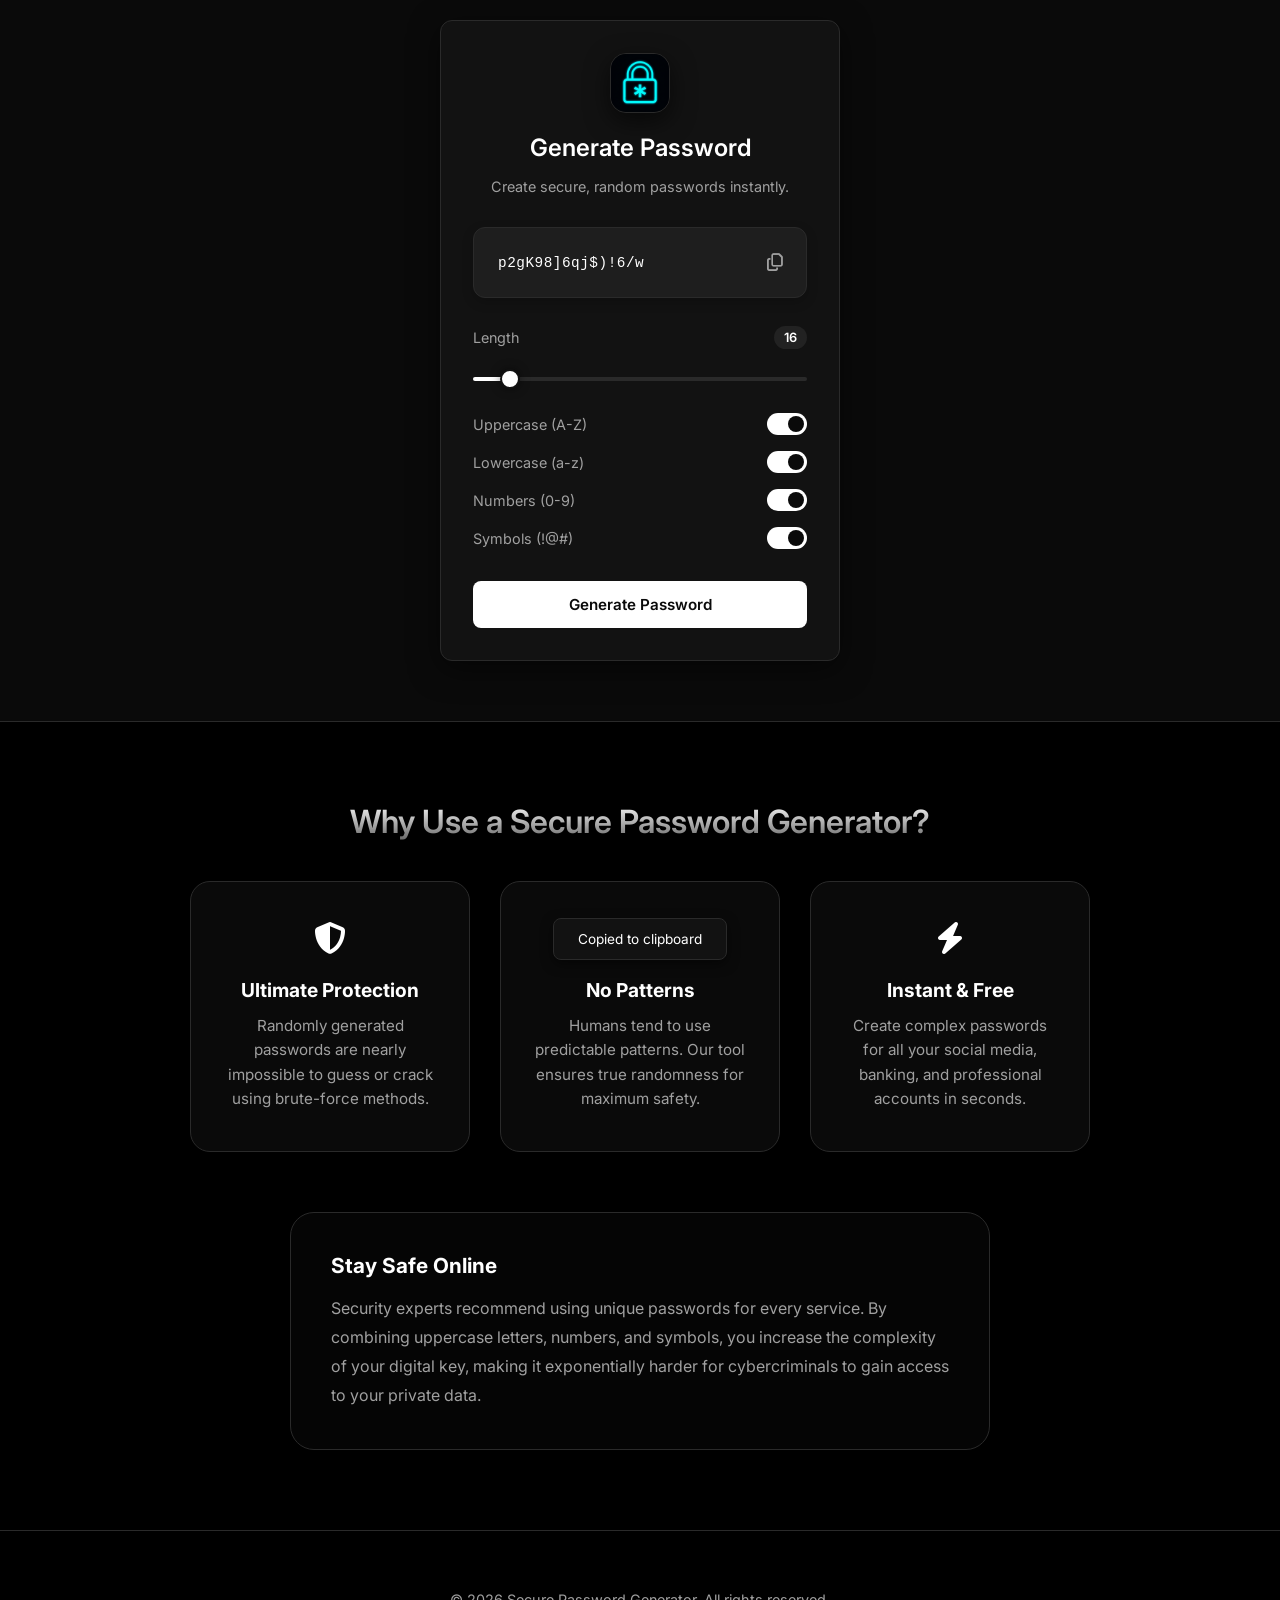
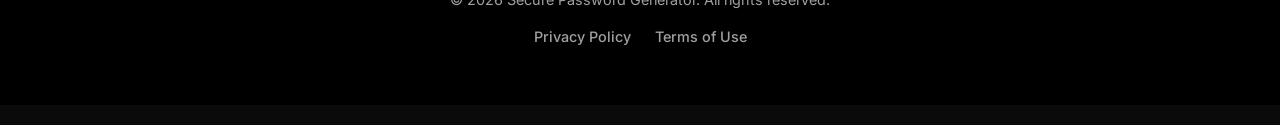
==== commit 4460f726: "Add files via upload" ====
--- a/index.html
+++ b/index.html
@@ -18,9 +18,7 @@
 </head>
 
 <body>
-    <div class="ad-space main-ad">
-        <span>[ Advertisement Space ]</span>
-    </div>
+
 
     <main class="container">
         <header class="main-header">
@@ -73,9 +71,7 @@
         <button id="generate" class="generate-btn">Generate Password</button>
     </main>
 
-    <div class="ad-space main-ad">
-        <span>[ Advertisement Space ]</span>
-    </div>
+
 
     <section class="info-section">
         <div class="content-wrapper">
--- a/style.css
+++ b/style.css
@@ -23,24 +23,10 @@
     flex-direction: column;
     align-items: center;
     min-height: 100vh;
-    padding: 0;
+    padding: 20px 0;
     overflow-x: hidden;
 }
 
-.ad-space {
-    width: 90%;
-    max-width: 400px;
-    height: 60px;
-    border: 1px dashed var(--border);
-    display: flex;
-    align-items: center;
-    justify-content: center;
-    color: var(--text-secondary);
-    font-size: 0.8rem;
-    margin: 40px 0 20px 0;
-    border-radius: 8px;
-    background: rgba(255, 255, 255, 0.02);
-}
 
 .container {
     width: 90%;
@@ -87,16 +73,15 @@
 
 
 .result-box {
-    background: rgba(0, 0, 0, 0.3);
+    background: rgba(255, 255, 255, 0.05);
     border: 1px solid var(--border);
     border-radius: 12px;
-    padding: 20px;
+    padding: 24px;
     display: flex;
     align-items: center;
     justify-content: space-between;
     margin-bottom: 28px;
-    backdrop-filter: blur(10px);
-    box-shadow: inset 0 0 20px rgba(255, 255, 255, 0.02);
+    box-shadow: 0 4px 12px rgba(0, 0, 0, 0.2);
 }
 
 
@@ -395,47 +380,33 @@
 
 
 /* --- Ad Space Premium Styling --- */
-.ad-space.main-ad {
-    width: 90%;
-    margin: 60px auto;
-    max-width: 728px;
-    height: 90px;
-    display: flex;
-    align-items: center;
-    justify-content: center;
-    background: rgba(255, 255, 255, 0.01);
-    border: 1px dashed var(--border);
-    border-radius: 12px;
-    color: #333;
-    font-size: 0.7rem;
-    letter-spacing: 3px;
-    text-transform: uppercase;
-}
 
 footer {
     width: 100%;
-    padding: 40px 20px;
+    padding: 60px 20px;
     background: #000;
     border-top: 1px solid var(--border);
-    color: #444;
-    font-size: 0.85rem;
+    color: var(--text-secondary);
+    font-size: 0.9rem;
+    text-align: center;
 }
 
 .footer-links {
-    margin-top: 10px;
+    margin-top: 20px;
     display: flex;
     justify-content: center;
-    gap: 20px;
+    gap: 24px;
 }
 
 .footer-links a {
-    color: #444;
+    color: var(--text-secondary);
     text-decoration: none;
     transition: color 0.2s;
+    font-weight: 500;
 }
 
 .footer-links a:hover {
-    color: #888;
+    color: var(--text-primary);
 }
 
 .toast {
@@ -460,59 +431,41 @@
 }
 
 /* --- Mobile Responsiveness --- */
-@media screen and (max-width: 600px) {
-    body {
-        padding: 20px 0;
-    }
-
+@media screen and (max-width: 768px) {
     .container {
+        width: 95%;
         padding: 24px 20px;
+    }
+
+    h1 {
+        font-size: 1.35rem;
+    }
+
+    .info-section {
+        padding: 50px 20px;
+        margin-top: 40px;
+    }
+
+    .info-section h2 {
+        font-size: 1.6rem;
+        margin-bottom: 30px;
+    }
+
+    .info-grid {
+        grid-template-columns: 1fr;
+        gap: 20px;
+    }
+
+    .info-card {
+        padding: 25px 20px;
+    }
+
+}
+
+@media screen and (max-width: 480px) {
+    .container {
         width: 92%;
-    }
-
-    h1 {
-        font-size: 1.5rem;
-    }
-
-    .info-section {
-        padding: 60px 20px;
-        margin-top: 40px;
-    }
-
-    .info-section h2 {
-        font-size: 1.8rem;
-        margin-bottom: 30px;
-    }
-
-    .info-card {
-        padding: 30px 20px;
-    }
-
-    .page-content {
-        padding: 30px 20px;
-        margin: 20px auto;
-    }
-
-    .page-content h1 {
-        font-size: 1.8rem;
-    }
-
-    .seo-text {
-        padding: 30px 20px;
-    }
-
-    .ad-space.main-ad {
-        height: auto;
-        min-height: 60px;
-        padding: 15px;
-        margin: 40px auto;
-        font-size: 0.6rem;
-    }
-}
-
-@media screen and (max-width: 400px) {
-    .container {
-        padding: 20px 16px;
+        padding: 20px 15px;
     }
 
     #result {
@@ -520,18 +473,13 @@
     }
 
     .generate-btn {
-        padding: 16px;
-        /* Didesnis mygtukas lengvesniam paspaudimui */
+        padding: 15px;
         font-size: 1rem;
-    }
-
-    .info-section h2 {
-        font-size: 1.5rem;
     }
 
     .footer-links {
         flex-direction: column;
         align-items: center;
-        gap: 15px;
+        gap: 12px;
     }
 }
